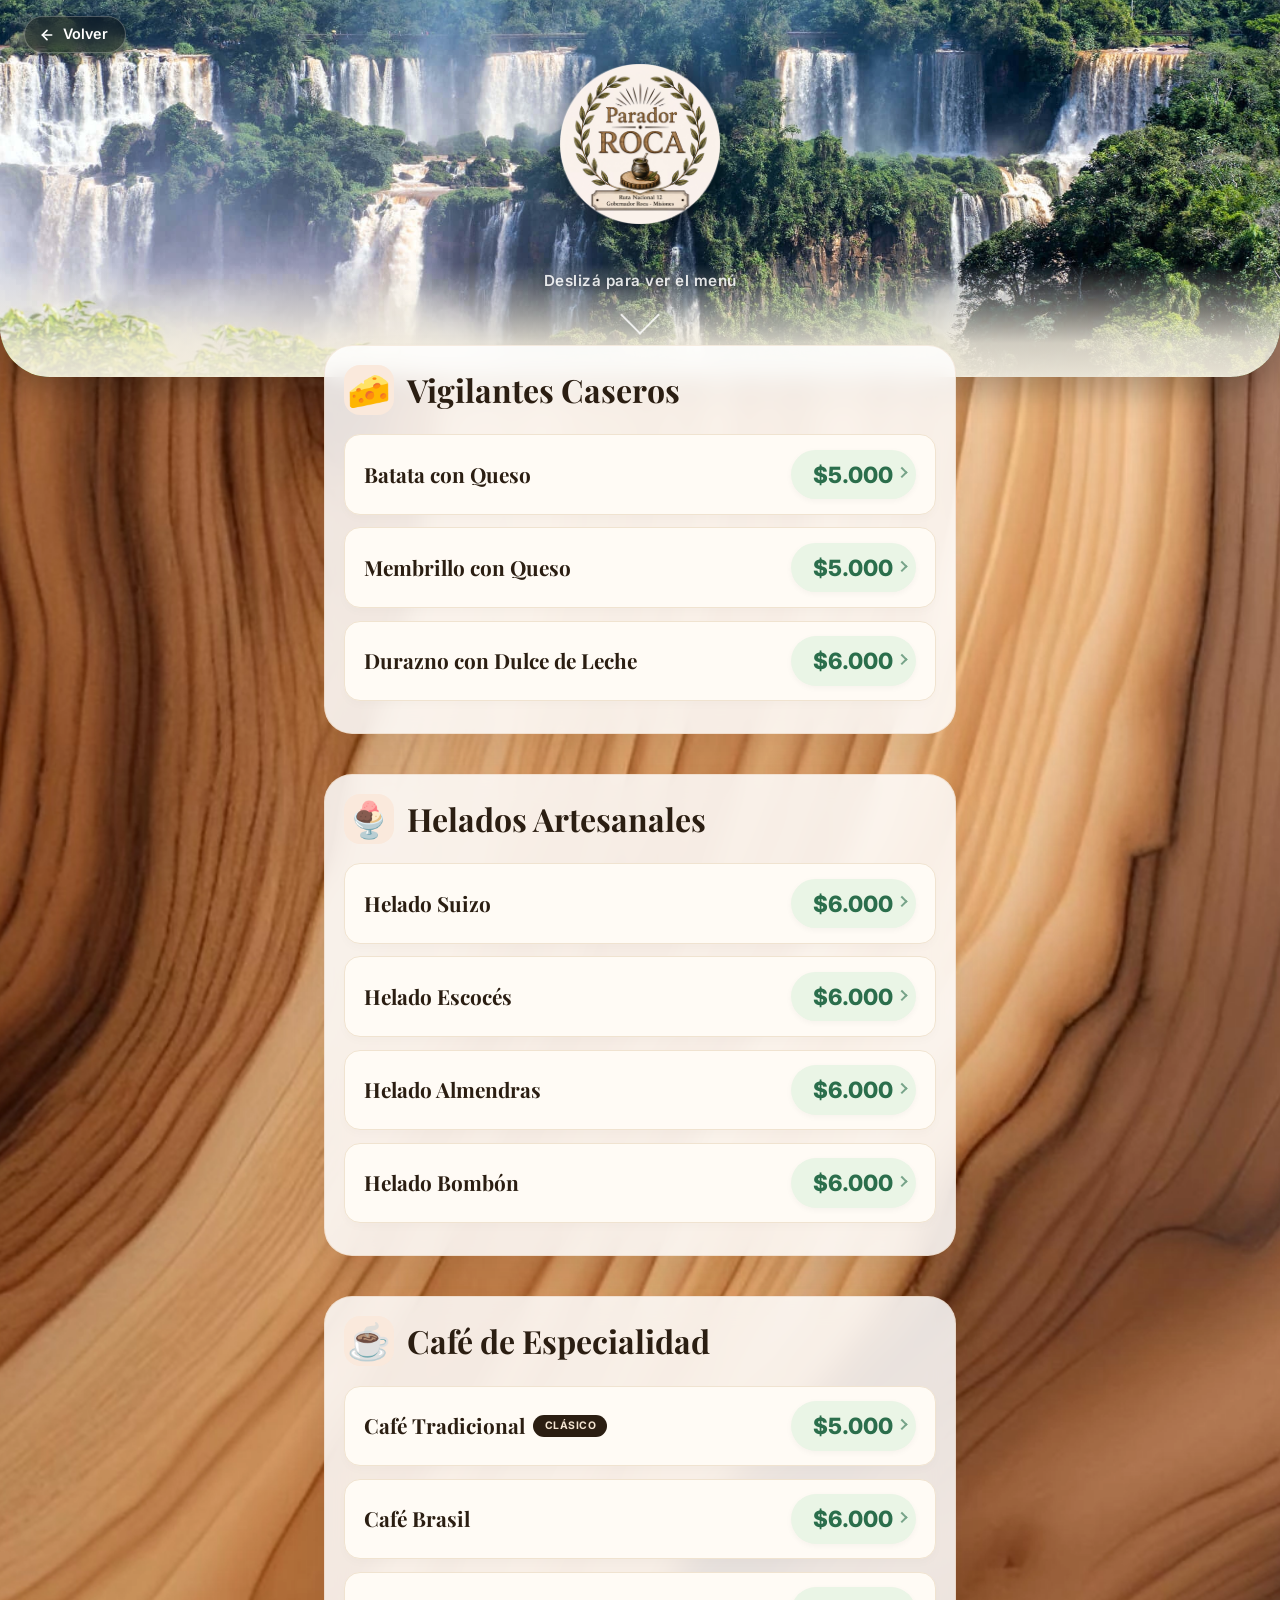
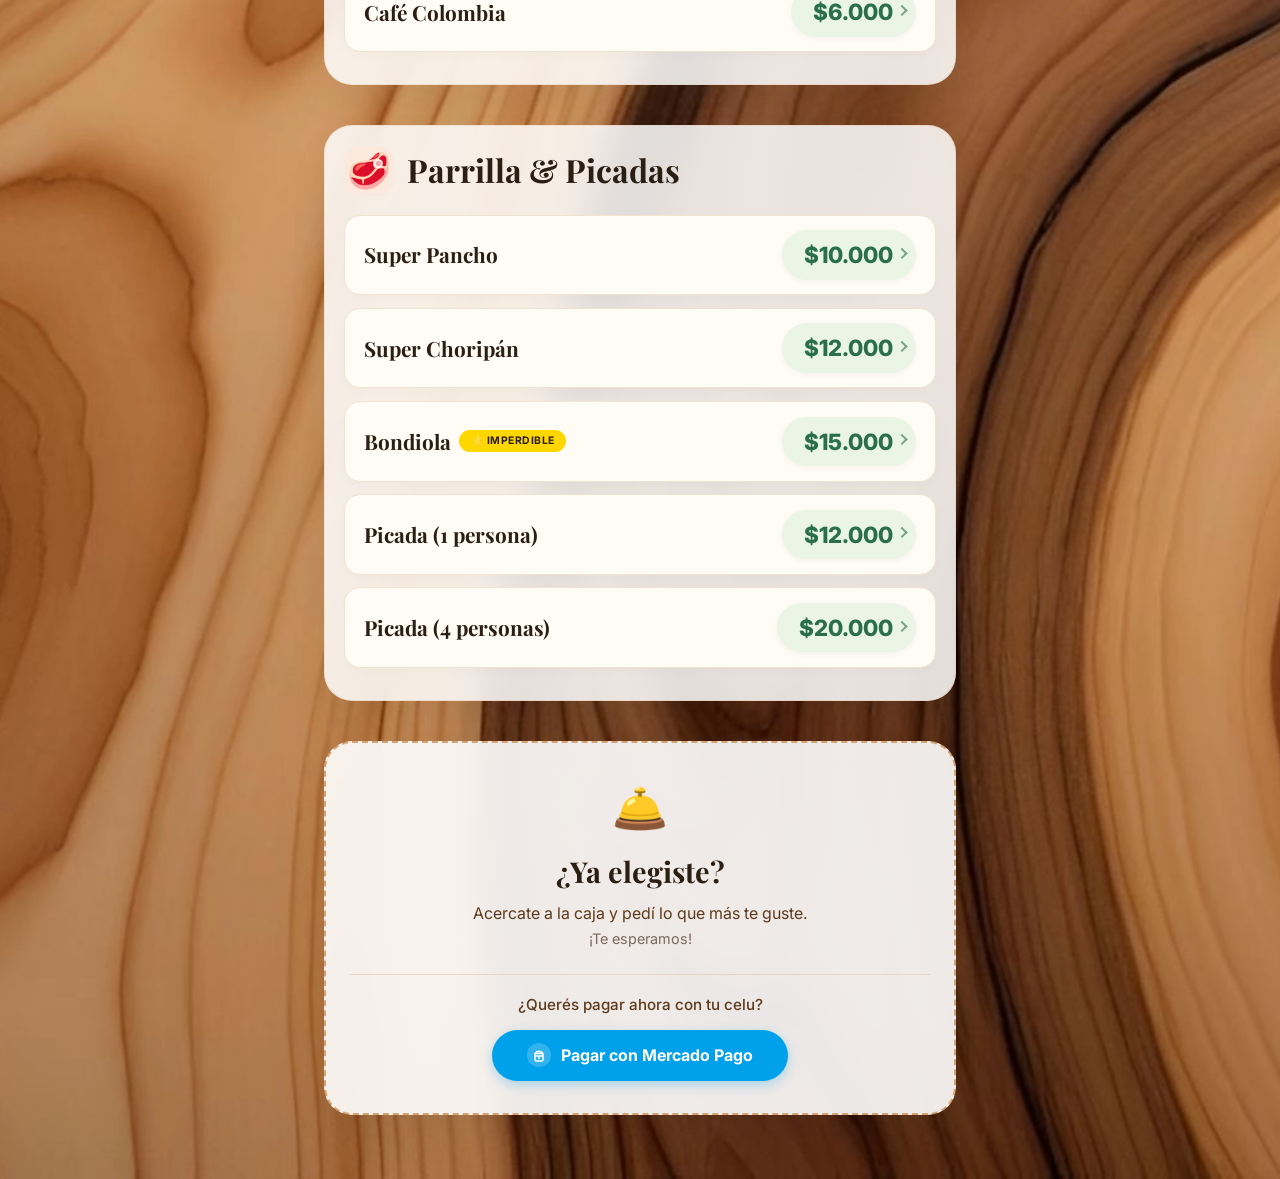
==== menu/menu.html @ 1fc9e497 "Add files via upload" ====
<!DOCTYPE html>
<html lang="es">
<head>
    <meta charset="UTF-8">
    <meta name="viewport" content="width=device-width, initial-scale=1.0, maximum-scale=5.0, viewport-fit=cover, user-scalable=yes">
    <meta name="description" content="Carta digital de Parador Roca. Vigilantes, helados artesanales, café de especialidad y parrilla. Pagá fácil con Mercado Pago.">
    <meta name="theme-color" content="#5e3a1c">
    <meta name="apple-mobile-web-app-capable" content="yes">
    <meta name="apple-mobile-web-app-status-bar-style" content="black-translucent">
    <title>Parador Roca · Carta Digital</title>

    <link rel="icon" type="image/x-icon" href="img/favicon.ico">
    <link rel="apple-touch-icon" href="img/apple-touch-icon.png">

    <link rel="preload" href="img/hero-bg.webp" as="image" fetchpriority="high">
    <link rel="preload" href="img/logo.webp" as="image">

    <link rel="preconnect" href="https://fonts.googleapis.com">
    <link rel="preconnect" href="https://fonts.gstatic.com" crossorigin>
    <link href="https://fonts.googleapis.com/css2?family=Playfair+Display:wght@700;900&family=Inter:wght@400;600;700&display=swap" rel="stylesheet">

    <style>
        html {
            -webkit-text-size-adjust: 100%;
            scroll-behavior: smooth;
            overflow-x: hidden;
        }

        * {
            margin: 0;
            padding: 0;
            box-sizing: border-box;
            -webkit-tap-highlight-color: transparent;
            -webkit-font-smoothing: antialiased;
            -moz-osx-font-smoothing: grayscale;
        }

        :root {
            --texto: #2b1e12;
            --verde: #2b6e4c;
            --dorado: #d4a373;
            --sombra-suave: 0 20px 40px rgba(0,0,0,0.06);
            --borde-radio: clamp(20px, 5vw, 28px);
            --item-padding: clamp(0.8rem, 3vw, 1.2rem);
            --safe-bottom: env(safe-area-inset-bottom, 0px);
        }

        body {
            font-family: 'Inter', -apple-system, BlinkMacSystemFont, 'Segoe UI', sans-serif;
            background: url('img/fondo.webp') center/cover scroll;
            background-color: #f5efe0;
            color: var(--texto);
            line-height: 1.5;
            min-height: 100vh;
            min-height: -webkit-fill-available;
            padding-bottom: calc(2rem + var(--safe-bottom));
            overflow-x: hidden;
            -webkit-overflow-scrolling: touch;
            position: relative;
        }

        /* ===================== Hero ===================== */
        .hero {
            position: relative;
            background: url('img/hero-bg.webp') center/cover no-repeat;
            background-color: #5e3a1c;
            color: white;
            padding: clamp(2.5rem, 10vw, 4rem) 1.5rem 3rem;
            text-align: center;
            border-bottom-left-radius: clamp(30px, 8vw, 50px);
            border-bottom-right-radius: clamp(30px, 8vw, 50px);
            z-index: 1;
            box-shadow: 0 15px 30px rgba(0,0,0,0.25);
            overflow: hidden;
        }

        .hero::after {
            content: "";
            position: absolute;
            bottom: 0;
            left: 0;
            width: 100%;
            height: 30%;
            background: linear-gradient(to bottom, transparent 0%, rgba(245,239,224,0.85) 70%, rgba(245,239,224,0.95) 100%);
            z-index: 0;
            pointer-events: none;
        }

        /* ===================== Botón Volver ===================== */
        .back-button {
            position: absolute;
            top: max(1rem, env(safe-area-inset-top, 0px));
            left: clamp(0.8rem, 3vw, 1.5rem);
            z-index: 10;
            display: inline-flex;
            align-items: center;
            gap: 0.45rem;
            padding: 0.6rem 1.1rem 0.6rem 0.9rem;
            background: rgba(0, 0, 0, 0.4);
            backdrop-filter: blur(10px);
            -webkit-backdrop-filter: blur(10px);
            color: #fff;
            text-decoration: none;
            font-family: 'Inter', sans-serif;
            font-weight: 600;
            font-size: clamp(0.8rem, 3vw, 0.9rem);
            border-radius: 50px;
            border: 1px solid rgba(255, 255, 255, 0.25);
            box-shadow: 0 4px 12px rgba(0, 0, 0, 0.25);
            transition: background 0.25s ease, transform 0.15s ease;
            -webkit-tap-highlight-color: transparent;
            touch-action: manipulation;
            cursor: pointer;
            line-height: 1;
        }
        @supports not ((backdrop-filter: blur(10px)) or (-webkit-backdrop-filter: blur(10px))) {
            .back-button { background: rgba(0, 0, 0, 0.65); }
        }
        .back-button svg {
            flex-shrink: 0;
            transition: transform 0.2s ease;
        }
        .back-button:hover,
        .back-button:focus-visible {
            background: rgba(0, 0, 0, 0.65);
            outline: none;
        }
        .back-button:hover svg {
            transform: translateX(-2px);
        }
        .back-button:active {
            transform: scale(0.96);
        }
        @media (hover: hover) and (pointer: fine) {
            .back-button:hover {
                background: rgba(0, 0, 0, 0.65);
            }
        }

        .hero-content {
            position: relative;
            z-index: 2;
            max-width: 500px;
            margin: 0 auto;
        }

        .logo-hero {
            width: clamp(110px, 30vw, 160px);
            height: auto;
            margin-bottom: 2.5rem;
            filter: drop-shadow(0 8px 16px rgba(0,0,0,0.5));
            fetch-priority: high;
            loading: eager;
        }

        .scroll-indicator {
            display: flex;
            flex-direction: column;
            align-items: center;
            gap: 0.5rem;
            opacity: 0.9;
            animation: float 2s ease-in-out infinite;
        }

        .scroll-text {
            font-size: 0.95rem;
            font-weight: 600;
            letter-spacing: 0.5px;
            color: rgba(255,255,255,0.95);
            text-shadow: 0 2px 6px rgba(0,0,0,0.5);
        }

        .scroll-arrow {
            width: 28px;
            height: 28px;
            border-left: 2px solid white;
            border-bottom: 2px solid white;
            transform: rotate(-45deg);
            opacity: 0.9;
        }

        @keyframes float {
            0%, 100% { transform: translateY(0); }
            50% { transform: translateY(6px); }
        }

        .container {
            max-width: 680px;
            margin: -2rem auto 0;
            padding: 0 clamp(0.8rem, 3vw, 1.5rem);
            position: relative;
            z-index: 2;
        }

        .section {
            background: rgba(255, 255, 255, 0.85);
            backdrop-filter: blur(12px);
            -webkit-backdrop-filter: blur(12px);
            border-radius: var(--borde-radio);
            padding: var(--item-padding);
            margin-bottom: clamp(1.5rem, 4vw, 2.5rem);
            box-shadow: var(--sombra-suave);
            border: 1px solid rgba(212,163,115,0.2);
        }

        .section-header {
            display: flex;
            align-items: center;
            gap: 0.8rem;
            margin-bottom: 1.2rem;
        }

        .section-icon {
            font-size: clamp(1.8rem, 5vw, 2.2rem);
            background: #fae9dc;
            width: clamp(40px, 10vw, 50px);
            height: clamp(40px, 10vw, 50px);
            border-radius: 16px;
            display: flex;
            align-items: center;
            justify-content: center;
            flex-shrink: 0;
        }

        .section-title {
            font-family: 'Playfair Display', serif;
            font-size: clamp(1.6rem, 6vw, 2rem);
            font-weight: 700;
            color: #2b1e12;
            line-height: 1.2;
        }

        .item-no-img {
            background: #fffbf5;
            border-radius: 16px;
            padding: 0.9rem 1.2rem;
            margin-bottom: 0.8rem;
            display: flex;
            align-items: center;
            justify-content: space-between;
            flex-wrap: wrap;
            gap: 0.5rem;
            box-shadow: 0 4px 10px rgba(0,0,0,0.02);
            border: 1px solid #f0e3d0;
            transition: all 0.25s ease;
            animation: fadeUp 0.5s ease forwards;
            opacity: 0;
            touch-action: manipulation;
            user-select: none;
            -webkit-user-select: none;
        }

        .item-no-img:active {
            background: #fff6ed;
            border-color: var(--dorado);
            transform: scale(0.98);
            box-shadow: 0 8px 15px rgba(0,0,0,0.05);
        }

        @media (hover: hover) {
            .item-no-img:hover {
                background: #fff6ed;
                border-color: var(--dorado);
                transform: translateX(4px);
                box-shadow: 0 8px 15px rgba(0,0,0,0.05);
            }
        }

        .item-name {
            font-family: 'Playfair Display', serif;
            font-weight: 700;
            font-size: clamp(1rem, 3.5vw, 1.3rem);
            display: flex;
            align-items: center;
            gap: 0.5rem;
            flex-wrap: wrap;
            pointer-events: none;
        }

        .item-price {
            font-weight: 800;
            font-size: clamp(1rem, 3.5vw, 1.4rem);
            color: var(--verde);
            background: #eaf5e6;
            padding: 0.5rem 1.4rem;
            border-radius: 30px;
            white-space: nowrap;
            flex-shrink: 0;
            transition: transform 0.15s ease, background 0.2s ease;
            box-shadow: 0 2px 6px rgba(0,0,0,0.04);
            touch-action: manipulation;
            position: relative;
            cursor: pointer;
            outline: none;
            min-width: 80px;
            text-align: center;
        }

        .item-price:focus-visible {
            outline: 2px solid var(--verde);
            outline-offset: 2px;
        }

        .item-price::after {
            content: "";
            position: absolute;
            right: 0.6rem;
            top: 50%;
            width: 6px;
            height: 6px;
            border-right: 2px solid var(--verde);
            border-bottom: 2px solid var(--verde);
            transform: translateY(-70%) rotate(-45deg);
            opacity: 0.6;
            transition: opacity 0.2s;
        }

        .item-price:active {
            transform: scale(0.95);
            background: #d4ead5;
        }

        .badge {
            font-size: 0.65rem;
            font-weight: 700;
            text-transform: uppercase;
            letter-spacing: 0.5px;
            padding: 0.2rem 0.7rem;
            border-radius: 20px;
            font-family: 'Inter', -apple-system, sans-serif;
            white-space: nowrap;
            pointer-events: none;
        }
        .badge-star { background: #ffd700; color: #2b1e12; }
        .badge-clasico { background: #2b1e12; color: #f5e6d3; }

        .order-section {
            text-align: center;
            background: rgba(255,255,255,0.9);
            backdrop-filter: blur(12px);
            -webkit-backdrop-filter: blur(12px);
            border-radius: var(--borde-radio);
            padding: 2rem 1.5rem;
            margin-bottom: 2rem;
            box-shadow: var(--sombra-suave);
            border: 2px dashed var(--dorado);
            scroll-margin-top: 2rem;
        }

        .order-icon {
            font-size: 2.8rem;
            margin-bottom: 0.5rem;
            display: inline-block;
            animation: bellRing 2s ease-in-out infinite;
            transform-origin: top center;
        }

        @keyframes bellRing {
            0%, 100% { transform: rotate(0); }
            10% { transform: rotate(10deg); }
            20% { transform: rotate(-10deg); }
            30% { transform: rotate(8deg); }
            40% { transform: rotate(-8deg); }
            50% { transform: rotate(5deg); }
            60% { transform: rotate(-5deg); }
            70% { transform: rotate(2deg); }
            80% { transform: rotate(-2deg); }
            90% { transform: rotate(0); }
        }

        .order-title {
            font-family: 'Playfair Display', serif;
            font-size: clamp(1.4rem, 5vw, 1.8rem);
            font-weight: 700;
            color: #2b1e12;
            margin-bottom: 0.5rem;
        }

        .order-text {
            font-size: 1rem;
            color: #5e3a1c;
            margin-bottom: 0.2rem;
        }

        .payment-option {
            margin-top: 1.5rem;
            padding-top: 1.2rem;
            border-top: 1px solid rgba(212,163,115,0.3);
        }

        .payment-text {
            font-size: 0.95rem;
            color: #5e3a1c;
            margin-bottom: 0.8rem;
            font-weight: 500;
        }

        .btn-mercadopago {
            display: inline-flex;
            align-items: center;
            justify-content: center;
            gap: 0.6rem;
            background: #00a1ea;
            color: white;
            padding: 0.85rem 2.2rem;
            border-radius: 50px;
            font-weight: 700;
            text-decoration: none;
            font-size: 1rem;
            box-shadow: 0 4px 12px rgba(0,161,234,0.3);
            transition: background 0.3s ease, transform 0.2s ease;
            touch-action: manipulation;
            min-height: 48px;
        }

        .btn-mercadopago:active {
            background: #008cc9;
            transform: scale(0.97);
        }

        @media (hover: hover) {
            .btn-mercadopago:hover {
                background: #008cc9;
                transform: scale(1.02);
            }
        }

        .mp-logo {
            width: 24px;
            height: 24px;
            flex-shrink: 0;
        }

        @media (max-width: 400px) {
            .item-no-img {
                flex-direction: column;
                align-items: flex-start;
            }
            .item-price {
                align-self: flex-end;
                margin-top: 0.2rem;
            }
        }

        @media (max-width: 320px) {
            .item-price {
                padding: 0.4rem 1rem;
                font-size: 0.9rem;
            }
            .btn-mercadopago {
                padding: 0.7rem 1.5rem;
                font-size: 0.9rem;
            }
        }

        @supports (-webkit-touch-callout: none) {
            .section,
            .order-section {
                backdrop-filter: none;
                -webkit-backdrop-filter: none;
                background: rgba(255,255,255,0.95);
            }
        }

        @keyframes fadeUp {
            from { opacity: 0; transform: translateY(10px); }
            to { opacity: 1; transform: translateY(0); }
        }

        img {
            max-width: 100%;
            height: auto;
        }

        @media (prefers-reduced-motion: reduce) {
            *, *::before, *::after {
                animation-duration: 0.01ms !important;
                animation-iteration-count: 1 !important;
                transition-duration: 0.01ms !important;
                scroll-behavior: auto !important;
            }
            .item-no-img { opacity: 1; }
        }
    </style>
</head>
<body>
    <header class="hero">
        <!-- Botón Volver (arriba a la izquierda del hero) -->
        <a href="../index.html" class="back-button" aria-label="Volver a la página principal">
            <svg width="16" height="16" viewBox="0 0 24 24" fill="none" stroke="currentColor" stroke-width="2.5" stroke-linecap="round" stroke-linejoin="round" aria-hidden="true">
                <line x1="19" y1="12" x2="5" y2="12"></line>
                <polyline points="12 19 5 12 12 5"></polyline>
            </svg>
            Volver
        </a>

        <div class="hero-content">
            <img src="img/logo.webp" alt="Logotipo de Parador Roca" class="logo-hero" width="160" height="160" fetchpriority="high" loading="eager" onerror="this.style.display='none'">
            <div class="scroll-indicator">
                <span class="scroll-text">Deslizá para ver el menú</span>
                <div class="scroll-arrow"></div>
            </div>
        </div>
    </header>

    <main class="container" id="menu">
        <!-- 1. VIGILANTES -->
        <section class="section">
            <div class="section-header">
                <div class="section-icon" aria-hidden="true">🧀</div>
                <h2 class="section-title">Vigilantes Caseros</h2>
            </div>

            <div class="item-no-img">
                <h3 class="item-name">Batata con Queso</h3>
                <p class="item-price" role="button" tabindex="0" aria-label="Ir a opciones de pago, precio 5.000">$5.000</p>
            </div>
            <div class="item-no-img">
                <h3 class="item-name">Membrillo con Queso</h3>
                <p class="item-price" role="button" tabindex="0" aria-label="Ir a opciones de pago, precio 5.000">$5.000</p>
            </div>
            <div class="item-no-img">
                <h3 class="item-name">Durazno con Dulce de Leche</h3>
                <p class="item-price" role="button" tabindex="0" aria-label="Ir a opciones de pago, precio 6.000">$6.000</p>
            </div>
        </section>

        <!-- 2. HELADOS -->
        <section class="section">
            <div class="section-header">
                <div class="section-icon" aria-hidden="true">🍨</div>
                <h2 class="section-title">Helados Artesanales</h2>
            </div>

            <div class="item-no-img">
                <h3 class="item-name">Helado Suizo</h3>
                <p class="item-price" role="button" tabindex="0" aria-label="Ir a opciones de pago, precio 6.000">$6.000</p>
            </div>
            <div class="item-no-img">
                <h3 class="item-name">Helado Escocés</h3>
                <p class="item-price" role="button" tabindex="0" aria-label="Ir a opciones de pago, precio 6.000">$6.000</p>
            </div>
            <div class="item-no-img">
                <h3 class="item-name">Helado Almendras</h3>
                <p class="item-price" role="button" tabindex="0" aria-label="Ir a opciones de pago, precio 6.000">$6.000</p>
            </div>
            <div class="item-no-img">
                <h3 class="item-name">Helado Bombón</h3>
                <p class="item-price" role="button" tabindex="0" aria-label="Ir a opciones de pago, precio 6.000">$6.000</p>
            </div>
        </section>

        <!-- 3. CAFÉS -->
        <section class="section">
            <div class="section-header">
                <div class="section-icon" aria-hidden="true">☕</div>
                <h2 class="section-title">Café de Especialidad</h2>
            </div>

            <div class="item-no-img">
                <h3 class="item-name">Café Tradicional <span class="badge badge-clasico">Clásico</span></h3>
                <p class="item-price" role="button" tabindex="0" aria-label="Ir a opciones de pago, precio 5.000">$5.000</p>
            </div>
            <div class="item-no-img">
                <h3 class="item-name">Café Brasil</h3>
                <p class="item-price" role="button" tabindex="0" aria-label="Ir a opciones de pago, precio 6.000">$6.000</p>
            </div>
            <div class="item-no-img">
                <h3 class="item-name">Café Colombia</h3>
                <p class="item-price" role="button" tabindex="0" aria-label="Ir a opciones de pago, precio 6.000">$6.000</p>
            </div>
        </section>

        <!-- 4. PARRILLA & PICADAS -->
        <section class="section">
            <div class="section-header">
                <div class="section-icon" aria-hidden="true">🥩</div>
                <h2 class="section-title">Parrilla & Picadas</h2>
            </div>

            <div class="item-no-img">
                <h3 class="item-name">Super Pancho</h3>
                <p class="item-price" role="button" tabindex="0" aria-label="Ir a opciones de pago, precio 10.000">$10.000</p>
            </div>
            <div class="item-no-img">
                <h3 class="item-name">Super Choripán</h3>
                <p class="item-price" role="button" tabindex="0" aria-label="Ir a opciones de pago, precio 12.000">$12.000</p>
            </div>
            <div class="item-no-img">
                <h3 class="item-name">Bondiola <span class="badge badge-star">⭐ Imperdible</span></h3>
                <p class="item-price" role="button" tabindex="0" aria-label="Ir a opciones de pago, precio 15.000">$15.000</p>
            </div>
            <div class="item-no-img">
                <h3 class="item-name">Picada (1 persona)</h3>
                <p class="item-price" role="button" tabindex="0" aria-label="Ir a opciones de pago, precio 12.000">$12.000</p>
            </div>
            <div class="item-no-img">
                <h3 class="item-name">Picada (4 personas)</h3>
                <p class="item-price" role="button" tabindex="0" aria-label="Ir a opciones de pago, precio 20.000">$20.000</p>
            </div>
        </section>

        <!-- PEDÍ EN CAJA + MERCADO PAGO -->
        <section id="pedir-en-caja" class="order-section">
            <div class="order-icon">🛎️</div>
            <h2 class="order-title">¿Ya elegiste?</h2>
            <p class="order-text">Acercate a la caja y pedí lo que más te guste.</p>
            <p style="font-size: 0.9rem; color: #7b6a5a;">¡Te esperamos!</p>

            <div class="payment-option">
                <p class="payment-text">¿Querés pagar ahora con tu celu?</p>
                <a href="https://link.mercadopago.com.ar/paradoroca" target="_blank" rel="noopener" class="btn-mercadopago" aria-label="Pagar con Mercado Pago">
                    <svg class="mp-logo" viewBox="0 0 24 24" width="24" height="24" fill="none" xmlns="http://www.w3.org/2000/svg">
                        <circle cx="12" cy="12" r="12" fill="white" fill-opacity="0.2"/>
                        <path d="M8 10.5V16.5C8 17.3284 8.67157 18 9.5 18H14.5C15.3284 18 16 17.3284 16 16.5V10.5M8 10.5L10 8.5H14L16 10.5M8 10.5H16M12 13.5V15.5M9 13H15" stroke="white" stroke-width="1.5" stroke-linecap="round" stroke-linejoin="round"/>
                    </svg>
                    Pagar con Mercado Pago
                </a>
                <noscript>
                    <p style="margin-top: 0.8rem; font-size: 0.9rem;">
                        También podés pagar en:
                        <a href="https://link.mercadopago.com.ar/paradoroca" target="_blank" rel="noopener" style="color:#00a1ea; font-weight:600;">link.mercadopago.com.ar/paradoroca</a>
                    </p>
                </noscript>
            </div>
        </section>
    </main>

    <script>
        (function() {
            const isTouchDevice = 'ontouchstart' in window || navigator.maxTouchPoints > 0;
            const priceElements = document.querySelectorAll('.item-price');

            function goToPayment(e) {
                e.preventDefault();
                e.stopPropagation();
                const target = document.getElementById('pedir-en-caja');
                if (target) {
                    target.scrollIntoView({ behavior: 'smooth', block: 'center' });
                }
            }

            function addTapFeedback(el) {
                el.style.transform = 'scale(0.95)';
                setTimeout(() => { el.style.transform = ''; }, 150);
            }

            priceElements.forEach(price => {
                price.addEventListener('keydown', (e) => {
                    if (e.key === 'Enter' || e.key === ' ') {
                        e.preventDefault();
                        goToPayment(e);
                        addTapFeedback(price);
                    }
                });

                if (isTouchDevice) {
                    let startX = 0, startY = 0;
                    let swiped = false;

                    price.addEventListener('touchstart', (e) => {
                        startX = e.touches[0].clientX;
                        startY = e.touches[0].clientY;
                        swiped = false;
                    }, { passive: true });

                    price.addEventListener('touchmove', (e) => {
                        if (!swiped) {
                            const dx = e.touches[0].clientX - startX;
                            const dy = e.touches[0].clientY - startY;
                            if (Math.abs(dx) > 15 || Math.abs(dy) > 15) {
                                swiped = true;
                            }
                        }
                    }, { passive: true });

                    price.addEventListener('touchend', (e) => {
                        if (!swiped) {
                            goToPayment(e);
                            addTapFeedback(price);
                        }
                    });

                    price.addEventListener('click', (e) => e.preventDefault());
                } else {
                    price.addEventListener('click', (e) => {
                        goToPayment(e);
                        addTapFeedback(price);
                    });
                }
            });

            const items = document.querySelectorAll('.item-no-img');
            if ('IntersectionObserver' in window) {
                const observer = new IntersectionObserver((entries) => {
                    entries.forEach(entry => {
                        if (entry.isIntersecting) {
                            entry.target.style.animationPlayState = 'running';
                            observer.unobserve(entry.target);
                        }
                    });
                }, { threshold: 0.1 });

                items.forEach((item, i) => {
                    item.style.animationDelay = `${i * 0.05}s`;
                    item.style.animationPlayState = 'paused';
                    observer.observe(item);
                });
            } else {
                items.forEach((item, i) => {
                    item.style.animationDelay = `${i * 0.05}s`;
                    item.style.animationPlayState = 'running';
                });
            }

            document.addEventListener('gesturestart', (e) => e.preventDefault());
        })();
    </script>
</body>
</html>
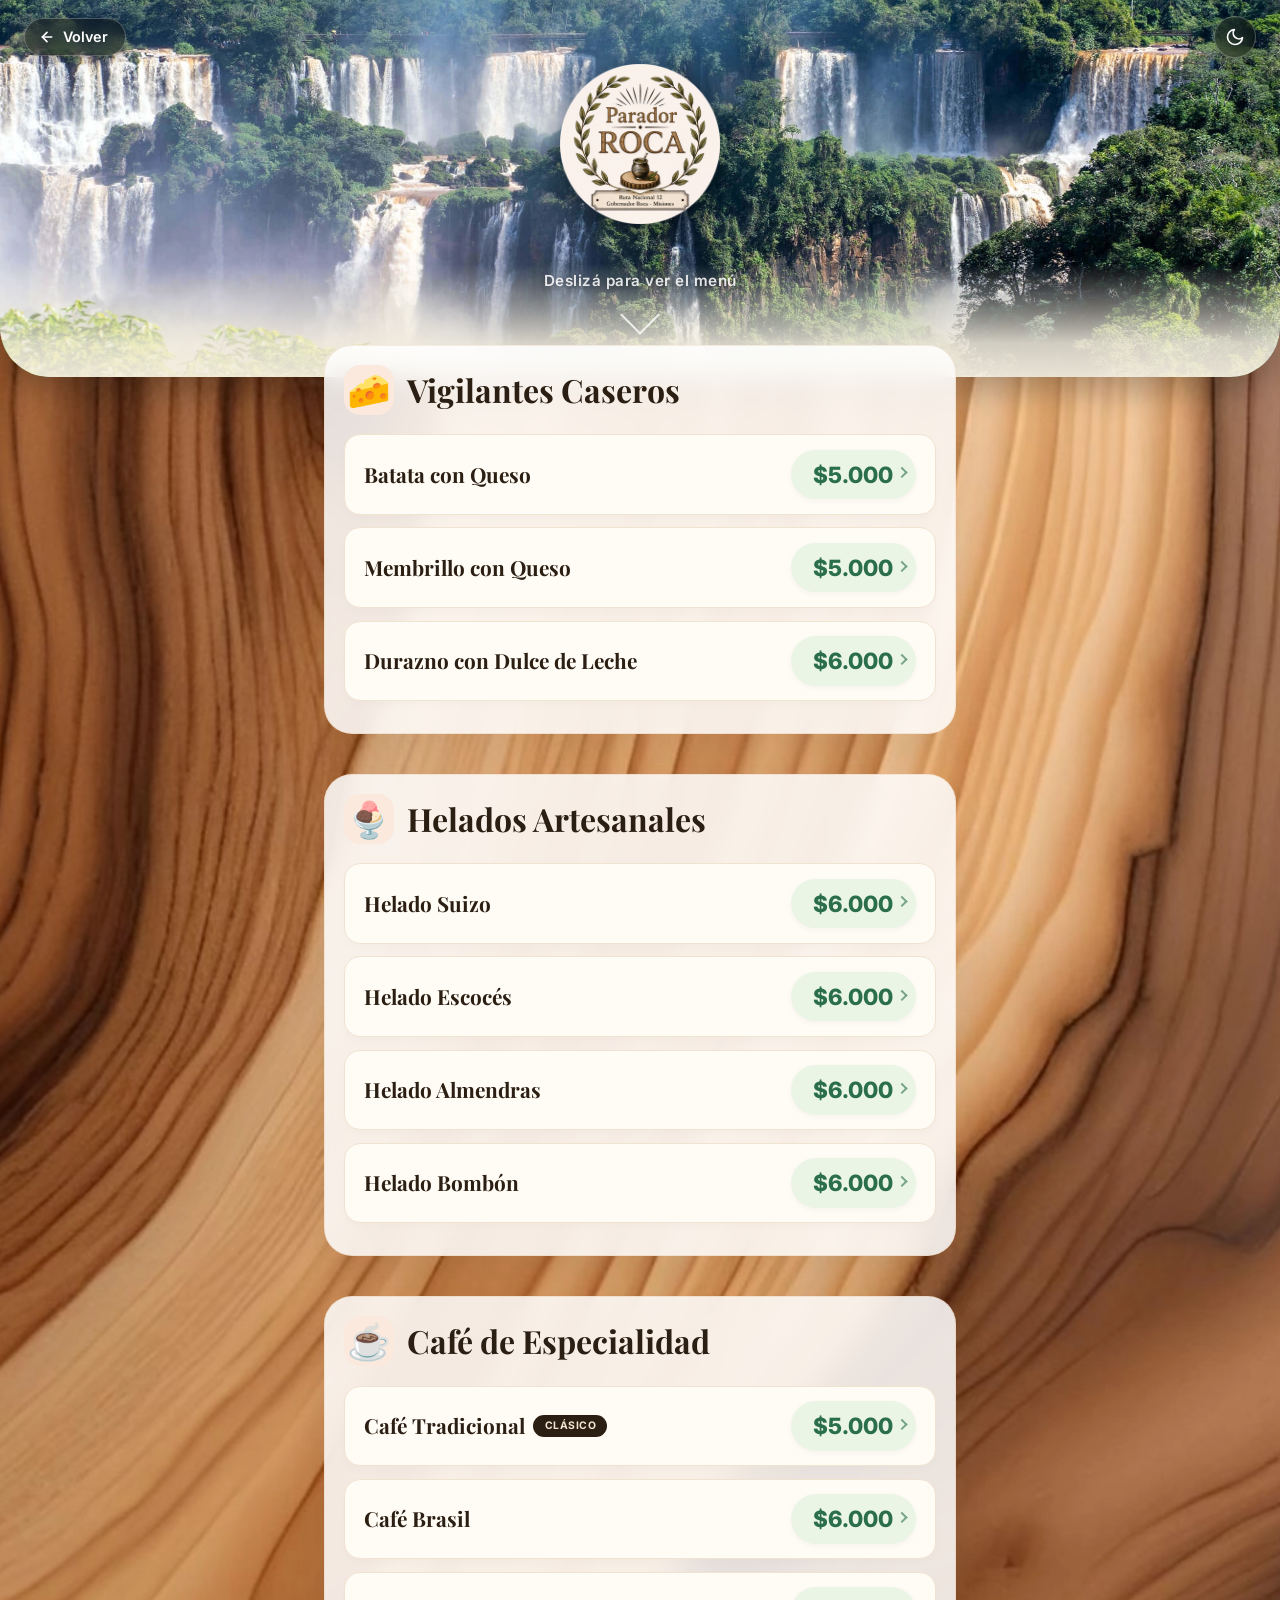
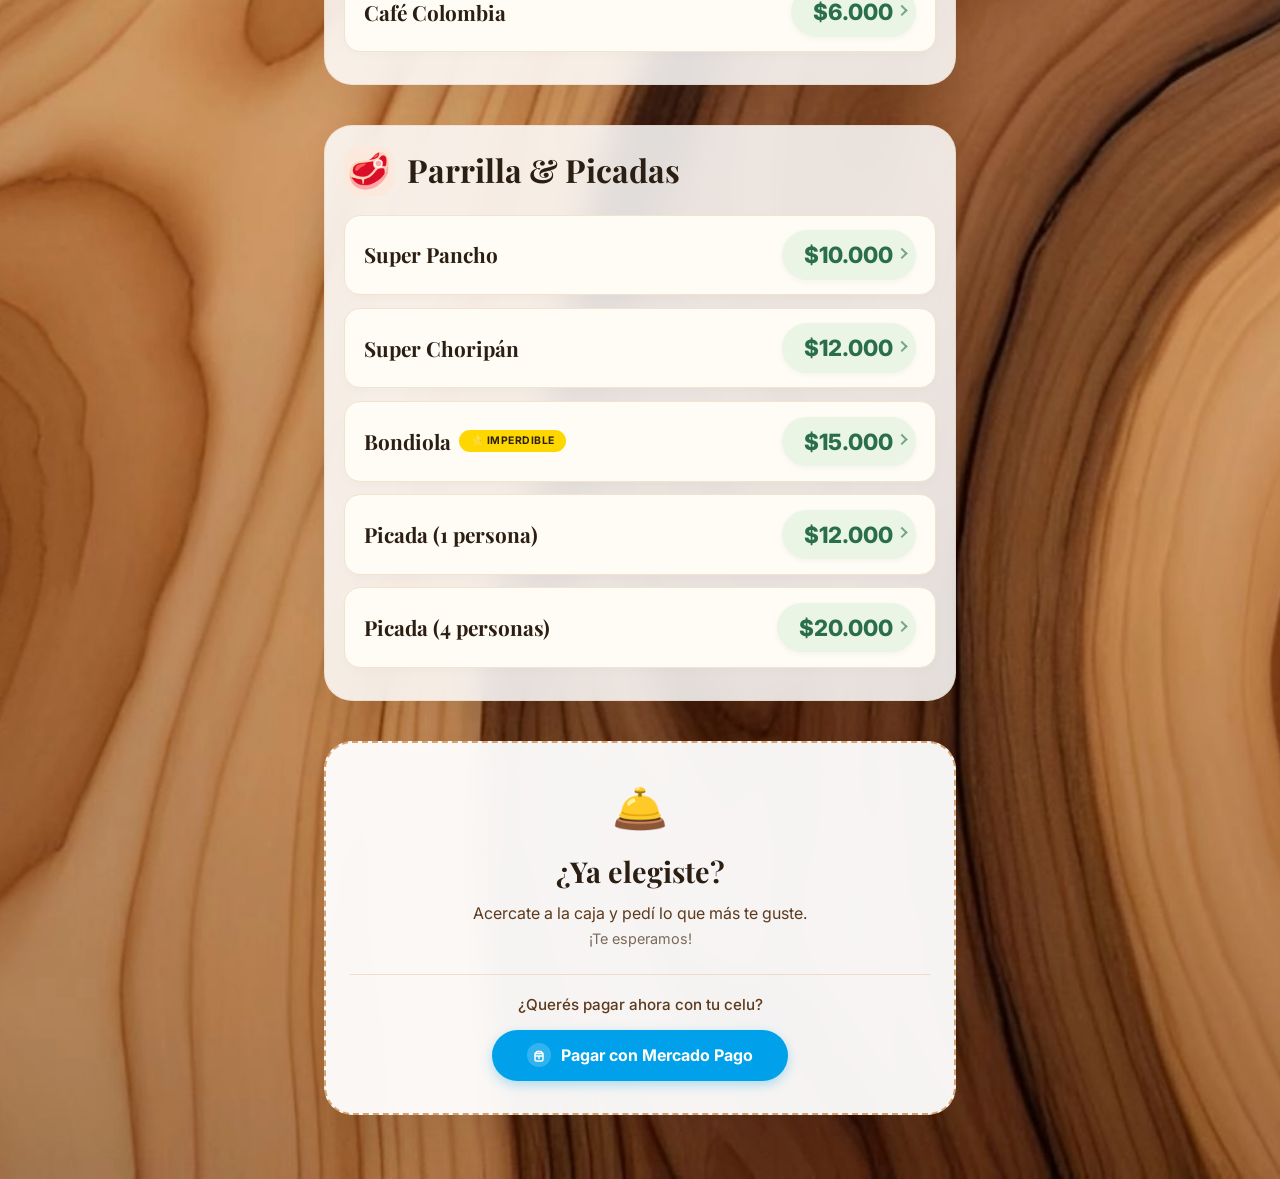
==== commit 9674ee07: "Add files via upload" ====
--- a/menu/menu.html
+++ b/menu/menu.html
@@ -2,6 +2,22 @@
 <html lang="es">
 <head>
     <meta charset="UTF-8">
+    <script>
+        // Anti-flash: aplicar tema ANTES de pintar la página
+        // Comparte la misma clave 'paradorTheme' que la home → sincronizado
+        (function() {
+            try {
+                var saved = localStorage.getItem('paradorTheme');
+                var prefersDark = window.matchMedia('(prefers-color-scheme: dark)').matches;
+                var theme = (saved === 'dark' || saved === 'light')
+                    ? saved
+                    : (prefersDark ? 'dark' : 'light');
+                document.documentElement.setAttribute('data-theme', theme);
+            } catch (e) {
+                document.documentElement.setAttribute('data-theme', 'light');
+            }
+        })();
+    </script>
     <meta name="viewport" content="width=device-width, initial-scale=1.0, maximum-scale=5.0, viewport-fit=cover, user-scalable=yes">
     <meta name="description" content="Carta digital de Parador Roca. Vigilantes, helados artesanales, café de especialidad y parrilla. Pagá fácil con Mercado Pago.">
     <meta name="theme-color" content="#5e3a1c">
@@ -35,20 +51,79 @@
             -moz-osx-font-smoothing: grayscale;
         }
 
+        /* =========================================================
+           TEMA CLARO (por defecto)
+           ========================================================= */
         :root {
             --texto: #2b1e12;
             --verde: #2b6e4c;
             --dorado: #d4a373;
+            --fondo-body: #f5efe0;
+            --fondo-section: rgba(255, 255, 255, 0.85);
+            --fondo-section-solid: rgba(255, 255, 255, 0.95);
+            --fondo-item: #fffbf5;
+            --fondo-item-hover: #fff6ed;
+            --fondo-item-active: #fff6ed;
+            --borde-item: #f0e3d0;
+            --fondo-icon: #fae9dc;
+            --fondo-precio: #eaf5e6;
+            --fondo-precio-active: #d4ead5;
+            --precio-texto: #2b6e4c;
+            --texto-secundario: #5e3a1c;
+            --texto-muted: #7b6a5a;
+            --badge-clasico-bg: #2b1e12;
+            --badge-clasico-texto: #f5e6d3;
+            --hero-fade: linear-gradient(to bottom, transparent 0%, rgba(245,239,224,0.85) 70%, rgba(245,239,224,0.95) 100%);
+
             --sombra-suave: 0 20px 40px rgba(0,0,0,0.06);
             --borde-radio: clamp(20px, 5vw, 28px);
             --item-padding: clamp(0.8rem, 3vw, 1.2rem);
             --safe-bottom: env(safe-area-inset-bottom, 0px);
         }
 
+        /* =========================================================
+           TEMA OSCURO
+           ========================================================= */
+        [data-theme="dark"] {
+            --texto: #f0e6dc;
+            --verde: #4fa876;
+            --dorado: #e0b585;
+            --fondo-body: #1a1410;
+            --fondo-section: rgba(37, 32, 24, 0.88);
+            --fondo-section-solid: rgba(37, 32, 24, 0.97);
+            --fondo-item: #2a2218;
+            --fondo-item-hover: #332a1e;
+            --fondo-item-active: #332a1e;
+            --borde-item: #3a2f24;
+            --fondo-icon: #332a1e;
+            --fondo-precio: rgba(79, 168, 118, 0.18);
+            --fondo-precio-active: rgba(79, 168, 118, 0.28);
+            --precio-texto: #6fd39a;
+            --texto-secundario: #c4b0a0;
+            --texto-muted: #8a7565;
+            --badge-clasico-bg: #f0e6dc;
+            --badge-clasico-texto: #2b1e12;
+            --hero-fade: linear-gradient(to bottom, transparent 0%, rgba(26,20,16,0.85) 70%, rgba(26,20,16,0.95) 100%);
+
+            --sombra-suave: 0 20px 40px rgba(0,0,0,0.4);
+        }
+
+        /* Transición suave al cambiar de tema */
+        html.theme-transition,
+        html.theme-transition *,
+        html.theme-transition *::before,
+        html.theme-transition *::after {
+            transition: background-color 0.35s ease,
+                        color 0.35s ease,
+                        border-color 0.35s ease,
+                        box-shadow 0.35s ease !important;
+            transition-delay: 0s !important;
+        }
+
         body {
             font-family: 'Inter', -apple-system, BlinkMacSystemFont, 'Segoe UI', sans-serif;
             background: url('img/fondo.webp') center/cover scroll;
-            background-color: #f5efe0;
+            background-color: var(--fondo-body);
             color: var(--texto);
             line-height: 1.5;
             min-height: 100vh;
@@ -57,6 +132,7 @@
             overflow-x: hidden;
             -webkit-overflow-scrolling: touch;
             position: relative;
+            transition: background-color 0.3s ease, color 0.3s ease;
         }
 
         /* ===================== Hero ===================== */
@@ -74,6 +150,10 @@
             overflow: hidden;
         }
 
+        [data-theme="dark"] .hero {
+            background-color: #1f1814;
+        }
+
         .hero::after {
             content: "";
             position: absolute;
@@ -81,17 +161,30 @@
             left: 0;
             width: 100%;
             height: 30%;
-            background: linear-gradient(to bottom, transparent 0%, rgba(245,239,224,0.85) 70%, rgba(245,239,224,0.95) 100%);
+            background: var(--hero-fade);
             z-index: 0;
             pointer-events: none;
-        }
-
-        /* ===================== Botón Volver ===================== */
-        .back-button {
+            transition: background 0.3s ease;
+        }
+
+        /* ===================== Botones flotantes (Volver + Tema) ===================== */
+        .top-actions {
             position: absolute;
             top: max(1rem, env(safe-area-inset-top, 0px));
             left: clamp(0.8rem, 3vw, 1.5rem);
+            right: clamp(0.8rem, 3vw, 1.5rem);
             z-index: 10;
+            display: flex;
+            align-items: center;
+            justify-content: space-between;
+            gap: 0.5rem;
+            pointer-events: none;
+        }
+        .top-actions > * {
+            pointer-events: auto;
+        }
+
+        .back-button {
             display: inline-flex;
             align-items: center;
             gap: 0.45rem;
@@ -137,6 +230,53 @@
             }
         }
 
+        /* Botón de tema */
+        .theme-toggle {
+            display: flex;
+            align-items: center;
+            justify-content: center;
+            width: 42px;
+            height: 42px;
+            border-radius: 50%;
+            background: rgba(0, 0, 0, 0.4);
+            backdrop-filter: blur(10px);
+            -webkit-backdrop-filter: blur(10px);
+            border: 1px solid rgba(255, 255, 255, 0.25);
+            color: #fff;
+            cursor: pointer;
+            box-shadow: 0 4px 12px rgba(0, 0, 0, 0.25);
+            transition: background 0.25s ease, transform 0.15s ease;
+            -webkit-tap-highlight-color: transparent;
+            touch-action: manipulation;
+            flex-shrink: 0;
+            padding: 0;
+        }
+        @supports not ((backdrop-filter: blur(10px)) or (-webkit-backdrop-filter: blur(10px))) {
+            .theme-toggle { background: rgba(0, 0, 0, 0.65); }
+        }
+        .theme-toggle:hover,
+        .theme-toggle:focus-visible {
+            background: rgba(0, 0, 0, 0.65);
+            outline: none;
+        }
+        .theme-toggle:focus-visible {
+            outline: 2px solid #fff;
+            outline-offset: 2px;
+        }
+        .theme-toggle:active {
+            transform: scale(0.96);
+        }
+        .theme-toggle svg {
+            width: 20px;
+            height: 20px;
+            transition: transform 0.45s cubic-bezier(0.34, 1.56, 0.64, 1);
+        }
+        .theme-toggle .icon-sun { display: none; }
+        .theme-toggle .icon-moon { display: block; }
+        [data-theme="dark"] .theme-toggle .icon-sun { display: block; }
+        [data-theme="dark"] .theme-toggle .icon-moon { display: none; }
+        .theme-toggle:hover svg { transform: rotate(20deg); }
+
         .hero-content {
             position: relative;
             z-index: 2;
@@ -149,8 +289,6 @@
             height: auto;
             margin-bottom: 2.5rem;
             filter: drop-shadow(0 8px 16px rgba(0,0,0,0.5));
-            fetch-priority: high;
-            loading: eager;
         }
 
         .scroll-indicator {
@@ -193,7 +331,7 @@
         }
 
         .section {
-            background: rgba(255, 255, 255, 0.85);
+            background: var(--fondo-section);
             backdrop-filter: blur(12px);
             -webkit-backdrop-filter: blur(12px);
             border-radius: var(--borde-radio);
@@ -201,6 +339,10 @@
             margin-bottom: clamp(1.5rem, 4vw, 2.5rem);
             box-shadow: var(--sombra-suave);
             border: 1px solid rgba(212,163,115,0.2);
+            transition: background 0.3s ease, border-color 0.3s ease, box-shadow 0.3s ease;
+        }
+        [data-theme="dark"] .section {
+            border-color: rgba(224, 181, 133, 0.15);
         }
 
         .section-header {
@@ -212,7 +354,7 @@
 
         .section-icon {
             font-size: clamp(1.8rem, 5vw, 2.2rem);
-            background: #fae9dc;
+            background: var(--fondo-icon);
             width: clamp(40px, 10vw, 50px);
             height: clamp(40px, 10vw, 50px);
             border-radius: 16px;
@@ -220,18 +362,20 @@
             align-items: center;
             justify-content: center;
             flex-shrink: 0;
+            transition: background 0.3s ease;
         }
 
         .section-title {
             font-family: 'Playfair Display', serif;
             font-size: clamp(1.6rem, 6vw, 2rem);
             font-weight: 700;
-            color: #2b1e12;
+            color: var(--texto);
             line-height: 1.2;
+            transition: color 0.3s ease;
         }
 
         .item-no-img {
-            background: #fffbf5;
+            background: var(--fondo-item);
             border-radius: 16px;
             padding: 0.9rem 1.2rem;
             margin-bottom: 0.8rem;
@@ -241,7 +385,7 @@
             flex-wrap: wrap;
             gap: 0.5rem;
             box-shadow: 0 4px 10px rgba(0,0,0,0.02);
-            border: 1px solid #f0e3d0;
+            border: 1px solid var(--borde-item);
             transition: all 0.25s ease;
             animation: fadeUp 0.5s ease forwards;
             opacity: 0;
@@ -251,7 +395,7 @@
         }
 
         .item-no-img:active {
-            background: #fff6ed;
+            background: var(--fondo-item-active);
             border-color: var(--dorado);
             transform: scale(0.98);
             box-shadow: 0 8px 15px rgba(0,0,0,0.05);
@@ -259,7 +403,7 @@
 
         @media (hover: hover) {
             .item-no-img:hover {
-                background: #fff6ed;
+                background: var(--fondo-item-hover);
                 border-color: var(--dorado);
                 transform: translateX(4px);
                 box-shadow: 0 8px 15px rgba(0,0,0,0.05);
@@ -275,18 +419,20 @@
             gap: 0.5rem;
             flex-wrap: wrap;
             pointer-events: none;
+            color: var(--texto);
+            transition: color 0.3s ease;
         }
 
         .item-price {
             font-weight: 800;
             font-size: clamp(1rem, 3.5vw, 1.4rem);
-            color: var(--verde);
-            background: #eaf5e6;
+            color: var(--precio-texto);
+            background: var(--fondo-precio);
             padding: 0.5rem 1.4rem;
             border-radius: 30px;
             white-space: nowrap;
             flex-shrink: 0;
-            transition: transform 0.15s ease, background 0.2s ease;
+            transition: transform 0.15s ease, background 0.2s ease, color 0.3s ease;
             box-shadow: 0 2px 6px rgba(0,0,0,0.04);
             touch-action: manipulation;
             position: relative;
@@ -308,16 +454,16 @@
             top: 50%;
             width: 6px;
             height: 6px;
-            border-right: 2px solid var(--verde);
-            border-bottom: 2px solid var(--verde);
+            border-right: 2px solid var(--precio-texto);
+            border-bottom: 2px solid var(--precio-texto);
             transform: translateY(-70%) rotate(-45deg);
             opacity: 0.6;
-            transition: opacity 0.2s;
+            transition: opacity 0.2s, border-color 0.3s;
         }
 
         .item-price:active {
             transform: scale(0.95);
-            background: #d4ead5;
+            background: var(--fondo-precio-active);
         }
 
         .badge {
@@ -332,11 +478,11 @@
             pointer-events: none;
         }
         .badge-star { background: #ffd700; color: #2b1e12; }
-        .badge-clasico { background: #2b1e12; color: #f5e6d3; }
+        .badge-clasico { background: var(--badge-clasico-bg); color: var(--badge-clasico-texto); transition: background 0.3s ease, color 0.3s ease; }
 
         .order-section {
             text-align: center;
-            background: rgba(255,255,255,0.9);
+            background: var(--fondo-section-solid);
             backdrop-filter: blur(12px);
             -webkit-backdrop-filter: blur(12px);
             border-radius: var(--borde-radio);
@@ -345,6 +491,7 @@
             box-shadow: var(--sombra-suave);
             border: 2px dashed var(--dorado);
             scroll-margin-top: 2rem;
+            transition: background 0.3s ease, border-color 0.3s ease;
         }
 
         .order-icon {
@@ -372,14 +519,22 @@
             font-family: 'Playfair Display', serif;
             font-size: clamp(1.4rem, 5vw, 1.8rem);
             font-weight: 700;
-            color: #2b1e12;
+            color: var(--texto);
             margin-bottom: 0.5rem;
+            transition: color 0.3s ease;
         }
 
         .order-text {
             font-size: 1rem;
-            color: #5e3a1c;
+            color: var(--texto-secundario);
             margin-bottom: 0.2rem;
+            transition: color 0.3s ease;
+        }
+
+        .order-hint {
+            font-size: 0.9rem;
+            color: var(--texto-muted);
+            transition: color 0.3s ease;
         }
 
         .payment-option {
@@ -390,9 +545,10 @@
 
         .payment-text {
             font-size: 0.95rem;
-            color: #5e3a1c;
+            color: var(--texto-secundario);
             margin-bottom: 0.8rem;
             font-weight: 500;
+            transition: color 0.3s ease;
         }
 
         .btn-mercadopago {
@@ -451,6 +607,14 @@
                 padding: 0.7rem 1.5rem;
                 font-size: 0.9rem;
             }
+            .theme-toggle {
+                width: 38px;
+                height: 38px;
+            }
+            .theme-toggle svg {
+                width: 18px;
+                height: 18px;
+            }
         }
 
         @supports (-webkit-touch-callout: none) {
@@ -458,7 +622,7 @@
             .order-section {
                 backdrop-filter: none;
                 -webkit-backdrop-filter: none;
-                background: rgba(255,255,255,0.95);
+                background: var(--fondo-section-solid);
             }
         }
 
@@ -480,19 +644,41 @@
                 scroll-behavior: auto !important;
             }
             .item-no-img { opacity: 1; }
+            html.theme-transition,
+            html.theme-transition * {
+                transition: none !important;
+            }
         }
     </style>
 </head>
 <body>
     <header class="hero">
-        <!-- Botón Volver (arriba a la izquierda del hero) -->
-        <a href="../index.html" class="back-button" aria-label="Volver a la página principal">
-            <svg width="16" height="16" viewBox="0 0 24 24" fill="none" stroke="currentColor" stroke-width="2.5" stroke-linecap="round" stroke-linejoin="round" aria-hidden="true">
-                <line x1="19" y1="12" x2="5" y2="12"></line>
-                <polyline points="12 19 5 12 12 5"></polyline>
-            </svg>
-            Volver
-        </a>
+        <div class="top-actions">
+            <a href="../index.html" class="back-button" aria-label="Volver a la página principal">
+                <svg width="16" height="16" viewBox="0 0 24 24" fill="none" stroke="currentColor" stroke-width="2.5" stroke-linecap="round" stroke-linejoin="round" aria-hidden="true">
+                    <line x1="19" y1="12" x2="5" y2="12"></line>
+                    <polyline points="12 19 5 12 12 5"></polyline>
+                </svg>
+                Volver
+            </a>
+
+            <button class="theme-toggle" id="themeToggle" type="button" aria-label="Cambiar a modo oscuro" aria-pressed="false" title="Modo oscuro">
+                <svg class="icon-moon" viewBox="0 0 24 24" fill="none" stroke="currentColor" stroke-width="2" stroke-linecap="round" stroke-linejoin="round" aria-hidden="true">
+                    <path d="M21 12.79A9 9 0 1 1 11.21 3 7 7 0 0 0 21 12.79z"></path>
+                </svg>
+                <svg class="icon-sun" viewBox="0 0 24 24" fill="none" stroke="currentColor" stroke-width="2" stroke-linecap="round" stroke-linejoin="round" aria-hidden="true">
+                    <circle cx="12" cy="12" r="4"></circle>
+                    <line x1="12" y1="2" x2="12" y2="5"></line>
+                    <line x1="12" y1="19" x2="12" y2="22"></line>
+                    <line x1="4.22" y1="4.22" x2="6.34" y2="6.34"></line>
+                    <line x1="17.66" y1="17.66" x2="19.78" y2="19.78"></line>
+                    <line x1="2" y1="12" x2="5" y2="12"></line>
+                    <line x1="19" y1="12" x2="22" y2="12"></line>
+                    <line x1="4.22" y1="19.78" x2="6.34" y2="17.66"></line>
+                    <line x1="17.66" y1="6.34" x2="19.78" y2="4.22"></line>
+                </svg>
+            </button>
+        </div>
 
         <div class="hero-content">
             <img src="img/logo.webp" alt="Logotipo de Parador Roca" class="logo-hero" width="160" height="160" fetchpriority="high" loading="eager" onerror="this.style.display='none'">
@@ -605,7 +791,7 @@
             <div class="order-icon">🛎️</div>
             <h2 class="order-title">¿Ya elegiste?</h2>
             <p class="order-text">Acercate a la caja y pedí lo que más te guste.</p>
-            <p style="font-size: 0.9rem; color: #7b6a5a;">¡Te esperamos!</p>
+            <p class="order-hint">¡Te esperamos!</p>
 
             <div class="payment-option">
                 <p class="payment-text">¿Querés pagar ahora con tu celu?</p>
@@ -627,7 +813,83 @@
     </main>
 
     <script>
-        (function() {
+        /* =========================================================
+           Tema claro / oscuro — sincronizado con la home
+           ========================================================= */
+        (function themeController() {
+            const root = document.documentElement;
+            const toggle = document.getElementById('themeToggle');
+            const metaThemeColor = document.querySelector('meta[name="theme-color"]');
+            const prefersReducedMotion = window.matchMedia('(prefers-reduced-motion: reduce)').matches;
+
+            function getCurrentTheme() {
+                const attr = root.getAttribute('data-theme');
+                return (attr === 'dark' || attr === 'light') ? attr : 'light';
+            }
+
+            function updateToggleUI(theme) {
+                if (!toggle) return;
+                const isDark = theme === 'dark';
+                toggle.setAttribute('aria-pressed', String(isDark));
+                toggle.setAttribute('aria-label', isDark ? 'Cambiar a modo claro' : 'Cambiar a modo oscuro');
+                toggle.setAttribute('title', isDark ? 'Modo claro' : 'Modo oscuro');
+            }
+
+            function updateThemeColor(theme) {
+                if (!metaThemeColor) return;
+                metaThemeColor.setAttribute('content', theme === 'dark' ? '#1a1410' : '#5e3a1c');
+            }
+
+            function applyTheme(theme, animate) {
+                if (animate && !prefersReducedMotion) {
+                    root.classList.add('theme-transition');
+                    window.clearTimeout(applyTheme._t);
+                    applyTheme._t = window.setTimeout(() => {
+                        root.classList.remove('theme-transition');
+                    }, 420);
+                }
+                root.setAttribute('data-theme', theme);
+                updateToggleUI(theme);
+                updateThemeColor(theme);
+            }
+
+            function setTheme(theme, save) {
+                applyTheme(theme, true);
+                if (save) {
+                    try { localStorage.setItem('paradorTheme', theme); } catch (e) {}
+                }
+            }
+
+            const initial = getCurrentTheme();
+            updateToggleUI(initial);
+            updateThemeColor(initial);
+
+            if (toggle) {
+                toggle.addEventListener('click', () => {
+                    const next = getCurrentTheme() === 'dark' ? 'light' : 'dark';
+                    setTheme(next, true);
+                });
+            }
+
+            // Escuchar cambios del sistema si el usuario no eligió manualmente
+            try {
+                const mq = window.matchMedia('(prefers-color-scheme: dark)');
+                const handler = (e) => {
+                    let saved = null;
+                    try { saved = localStorage.getItem('paradorTheme'); } catch (err) {}
+                    if (saved !== 'dark' && saved !== 'light') {
+                        applyTheme(e.matches ? 'dark' : 'light', true);
+                    }
+                };
+                if (mq.addEventListener) mq.addEventListener('change', handler);
+                else if (mq.addListener) mq.addListener(handler);
+            } catch (e) {}
+        })();
+
+        /* =========================================================
+           Menú: interacción con precios
+           ========================================================= */
+        (function menuInteractions() {
             const isTouchDevice = 'ontouchstart' in window || navigator.maxTouchPoints > 0;
             const priceElements = document.querySelectorAll('.item-price');
 
